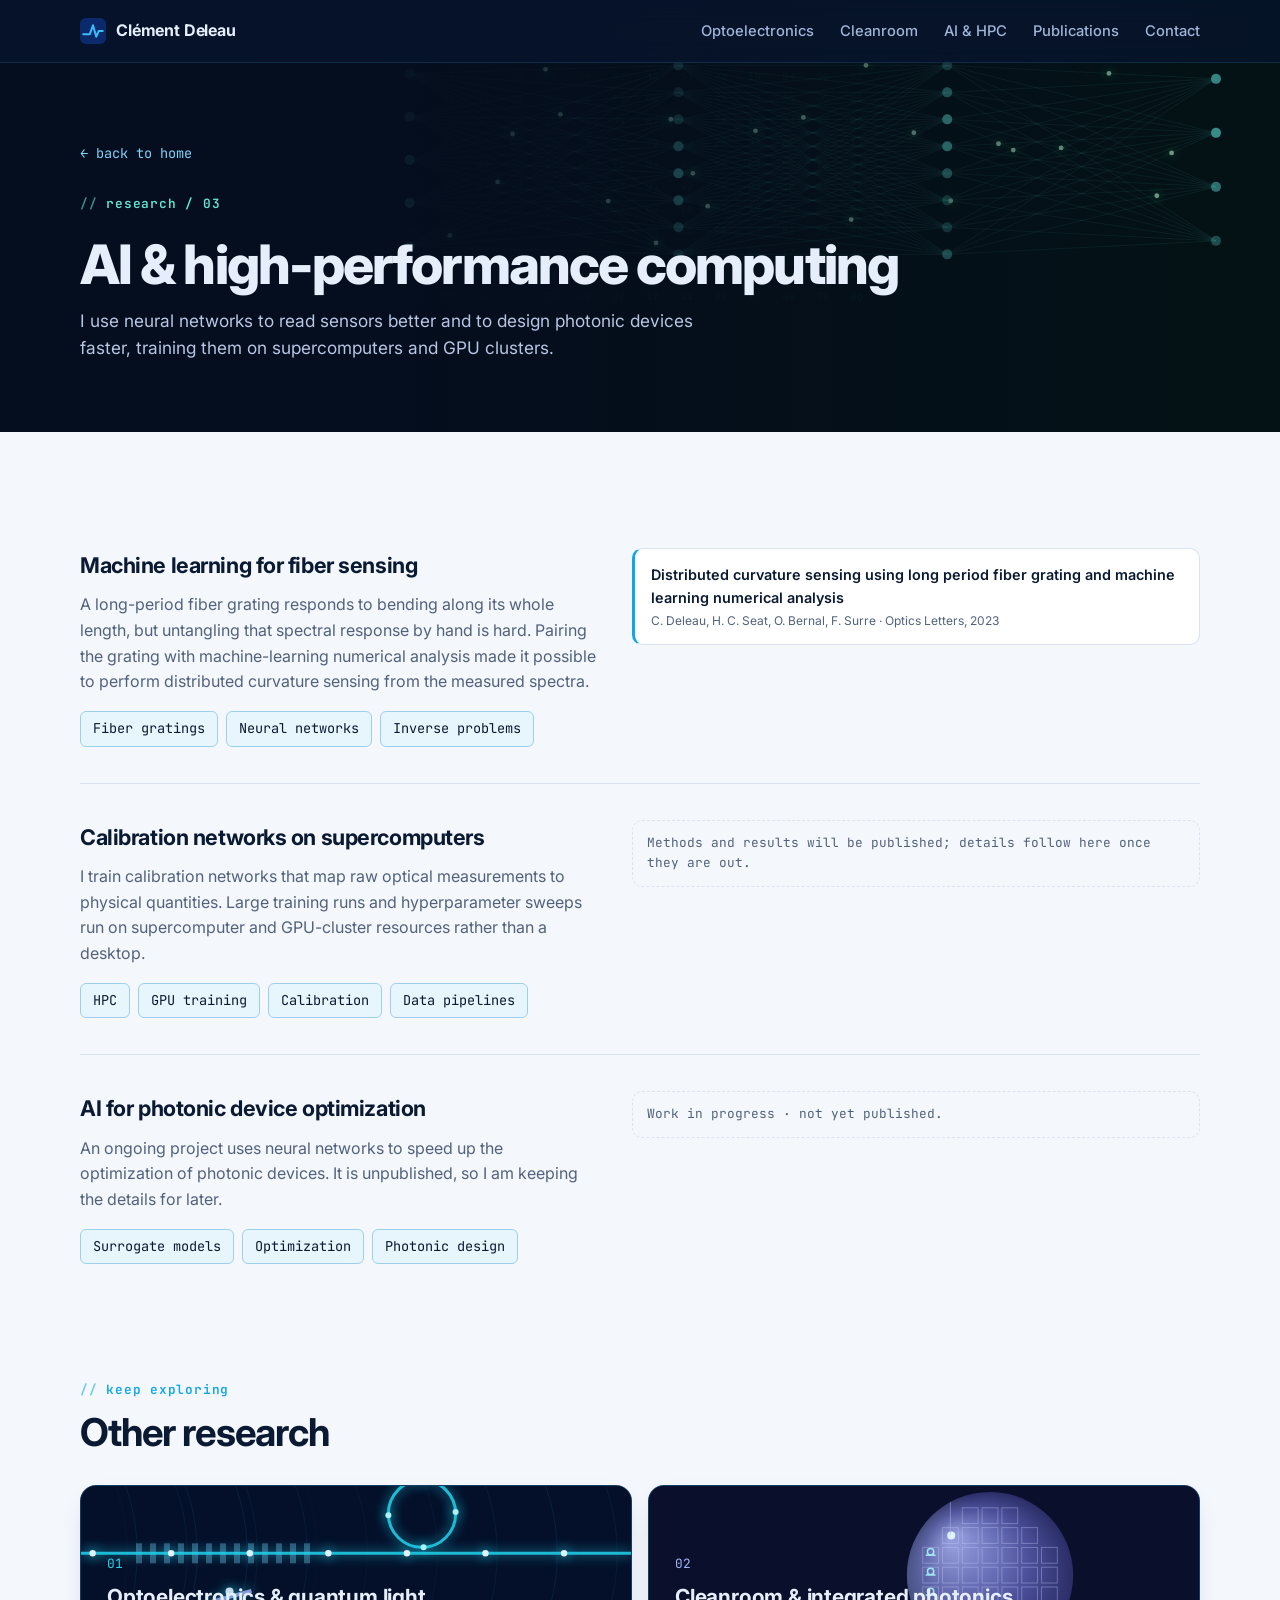
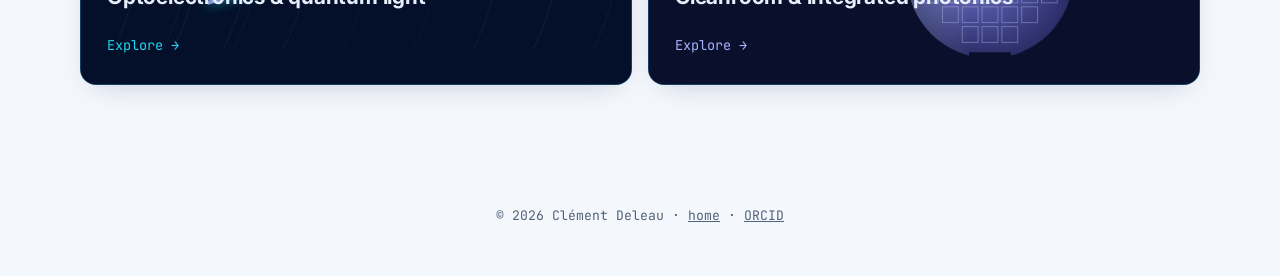
==== ai.html @ 582c146c "Add AI voxel scene, orbit controls, research pages and favorite photo - Two three.js voxel scenes (l" ====
<!doctype html>
<html lang="en">
<head>
  <meta charset="utf-8">
  <meta name="viewport" content="width=device-width, initial-scale=1">
  <title>AI & high-performance computing · Clément Deleau</title>
  <meta name="description" content="Neural networks trained on supercomputers for sensor calibration and photonic device optimization.">
  <meta property="og:image" content="https://clementdeleau.github.io/webpage/img/og.jpg">
  <link rel="preconnect" href="https://fonts.googleapis.com">
  <link rel="preconnect" href="https://fonts.gstatic.com" crossorigin>
  <link href="https://fonts.googleapis.com/css2?family=Inter:wght@400;500;600;700;800&family=JetBrains+Mono:wght@400;600&display=swap" rel="stylesheet">
  <link rel="icon" href="data:image/svg+xml,%3Csvg xmlns='http://www.w3.org/2000/svg' viewBox='0 0 64 64'%3E%3Crect width='64' height='64' rx='14' fill='%230b1f44'/%3E%3Cpath d='M8 40 L24 40 L32 18 L40 46 L46 32 L56 32' stroke='%2338bdf8' stroke-width='5' fill='none' stroke-linecap='round' stroke-linejoin='round'/%3E%3C/svg%3E">
  <link rel="stylesheet" href="style.css">
</head>
<body style="--c1:#22c55e;--c2:#5eead4">
  <nav>
    <div class="wrap">
      <a class="logo" href="index.html">
        <svg width="26" height="26" viewBox="0 0 64 64"><rect width="64" height="64" rx="14" fill="#0b2a6b"/><path d="M8 40 L24 40 L32 18 L40 46 L46 32 L56 32" stroke="#38bdf8" stroke-width="5" fill="none" stroke-linecap="round" stroke-linejoin="round"/></svg>
        Clément Deleau
      </a>
      <ul>
        <li><a href="optoelectronics.html" data-warp>Optoelectronics</a></li>
        <li><a href="cleanroom.html" data-warp>Cleanroom</a></li>
        <li><a href="ai.html" data-warp>AI &amp; HPC</a></li>
        <li><a href="index.html#publications">Publications</a></li>
        <li><a href="index.html#contact">Contact</a></li>
      </ul>
    </div>
  </nav>

  <header class="page-hero">
    <canvas data-anim="ai" aria-hidden="true"></canvas>
    <div class="wrap">
      <a class="back" href="index.html#research" data-warp>← back to home</a>
      <div class="kicker" style="margin-top:28px;color:#5eead4">research / 03</div>
      <h1>AI &amp; high-performance computing</h1>
      <p class="lead">I use neural networks to read sensors better and to design photonic devices faster, training them on supercomputers and GPU clusters.</p>
    </div>
  </header>

  <main>
    <section>
      <div class="wrap">
        <div class="topic reveal">
          <div><h3>Machine learning for fiber sensing</h3><p>A long-period fiber grating responds to bending along its whole length, but untangling that spectral response by hand is hard. Pairing the grating with machine-learning numerical analysis made it possible to perform distributed curvature sensing from the measured spectra.</p><div class="tag-row"><span class="tag">Fiber gratings</span><span class="tag">Neural networks</span><span class="tag">Inverse problems</span></div></div>
          <div><ul class="cite"><li><a href="https://doi.org/10.1364/OL.499042">Distributed curvature sensing using long period fiber grating and machine learning numerical analysis</a><small>C. Deleau, H. C. Seat, O. Bernal, F. Surre · Optics Letters, 2023</small></li></ul></div>
        </div>
        <div class="topic reveal">
          <div><h3>Calibration networks on supercomputers</h3><p>I train calibration networks that map raw optical measurements to physical quantities. Large training runs and hyperparameter sweeps run on supercomputer and GPU-cluster resources rather than a desktop.</p><div class="tag-row"><span class="tag">HPC</span><span class="tag">GPU training</span><span class="tag">Calibration</span><span class="tag">Data pipelines</span></div></div>
          <div><p class="note">Methods and results will be published; details follow here once they are out.</p></div>
        </div>
        <div class="topic reveal">
          <div><h3>AI for photonic device optimization</h3><p>An ongoing project uses neural networks to speed up the optimization of photonic devices. It is unpublished, so I am keeping the details for later.</p><div class="tag-row"><span class="tag">Surrogate models</span><span class="tag">Optimization</span><span class="tag">Photonic design</span></div></div>
          <div><p class="note">Work in progress · not yet published.</p></div>
        </div>
      </div>
    </section>
    <section style="padding-top:0">
      <div class="wrap">
        <div class="kicker">keep exploring</div>
        <h2>Other research</h2>
        <div class="next-pages">
          <a class="dive reveal" href="optoelectronics.html" data-warp style="--c1:#0ea5e9;--c2:#22d3ee">
            <canvas data-anim="optics" aria-hidden="true"></canvas>
            <div class="dive-body"><span class="dive-n">01</span><h3>Optoelectronics &amp; quantum light</h3><span class="dive-go">Explore →</span></div>
          </a>
          <a class="dive reveal" href="cleanroom.html" data-warp style="--c1:#6366f1;--c2:#a5b4fc">
            <canvas data-anim="fab" aria-hidden="true"></canvas>
            <div class="dive-body"><span class="dive-n">02</span><h3>Cleanroom &amp; integrated photonics</h3><span class="dive-go">Explore →</span></div>
          </a>
        </div>
      </div>
    </section>
  </main>

  <footer>© <span id="year"></span> Clément Deleau · <a href="index.html">home</a> · <a href="https://orcid.org/0000-0001-6063-9453">ORCID</a></footer>
  <script src="site.js"></script>
  <script src="anim.js"></script>
</body>
</html>
---- style.css ----
:root {
  --bg: #f4f7fc;
  --surface: #ffffff;
  --text: #0b1a33;
  --muted: #52627d;
  --line: #dbe3f0;
  --accent: #1d4ed8;
  --accent-2: #0ea5e9;
  --accent-3: #22d3ee;
  --navy: #071530;
  --radius: 14px;
  --shadow: 0 10px 30px -14px rgba(11, 35, 80, .25);
  --mono: "JetBrains Mono", ui-monospace, monospace;
}
@media (prefers-color-scheme: dark) {
  :root {
    --bg: #050d1f;
    --surface: #0b1730;
    --text: #e6eefc;
    --muted: #93a5c4;
    --line: #1a2b4d;
    --accent: #3b82f6;
    --shadow: 0 10px 30px -12px rgba(0, 0, 0, .7);
  }
}
* { box-sizing: border-box; margin: 0; padding: 0; }
html { scroll-behavior: smooth; }
body {
  font-family: "Inter", system-ui, -apple-system, sans-serif;
  background: var(--bg);
  color: var(--text);
  line-height: 1.6;
  overflow-x: hidden;
}
a { color: inherit; }
.wrap { max-width: 1160px; margin: 0 auto; padding: 0 20px; }
.mono { font-family: var(--mono); }

/* Nav */
nav {
  position: fixed; inset: 0 0 auto 0; z-index: 20;
  backdrop-filter: blur(12px);
  background: rgba(7, 21, 48, .72);
  border-bottom: 1px solid rgba(56, 189, 248, .15);
  color: #e6eefc;
}
nav .wrap { display: flex; align-items: center; justify-content: space-between; height: 62px; }
.logo { font-weight: 700; text-decoration: none; letter-spacing: -.01em; display: flex; align-items: center; gap: 10px; }
.logo svg { flex: none; }
nav ul { display: flex; gap: 26px; list-style: none; }
nav ul a { text-decoration: none; color: #9fb4d8; font-weight: 500; font-size: .92rem; }
nav ul a:hover { color: #fff; }
@media (max-width: 760px) { nav ul { display: none; } }

/* Hero: dark blueprint */
.hero {
  position: relative; padding: 130px 0 90px; color: #e6eefc; overflow: hidden;
  background:
    radial-gradient(60% 70% at 85% 30%, rgba(14,165,233,.22), transparent 70%),
    radial-gradient(50% 60% at 10% 10%, rgba(29,78,216,.35), transparent 70%),
    linear-gradient(180deg, #071530, #0a1d40);
}
.hero::before {
  content: ""; position: absolute; inset: 0; pointer-events: none;
  background-image:
    linear-gradient(rgba(56,189,248,.08) 1px, transparent 1px),
    linear-gradient(90deg, rgba(56,189,248,.08) 1px, transparent 1px),
    linear-gradient(rgba(56,189,248,.04) 1px, transparent 1px),
    linear-gradient(90deg, rgba(56,189,248,.04) 1px, transparent 1px);
  background-size: 80px 80px, 80px 80px, 16px 16px, 16px 16px;
  mask-image: linear-gradient(180deg, #000 60%, transparent);
}
#waves { position: absolute; inset: 0; width: 100%; height: 100%; pointer-events: none; opacity: .55; }
.hero-grid { position: relative; display: grid; grid-template-columns: 1fr 1.12fr; gap: 52px; align-items: center; }
@media (max-width: 940px) { .hero-grid { grid-template-columns: 1fr; } }
.eyebrow {
  display: inline-flex; align-items: center; gap: 10px;
  padding: 6px 14px; border-radius: 6px;
  background: rgba(56,189,248,.08); border: 1px solid rgba(56,189,248,.3);
  font-family: var(--mono); font-size: .78rem; color: #7dd3fc; letter-spacing: .02em;
}
.dot { width: 8px; height: 8px; border-radius: 50%; background: #22d3ee; box-shadow: 0 0 10px #22d3ee; flex: none; }
h1 { font-size: clamp(2.5rem, 5.6vw, 4rem); line-height: 1.04; letter-spacing: -.035em; margin: 22px 0 14px; font-weight: 800; }
.grad {
  background: linear-gradient(90deg, #60a5fa, #38bdf8 45%, #22d3ee);
  -webkit-background-clip: text; background-clip: text; color: transparent;
}
.role { font-family: var(--mono); color: #7dd3fc; font-size: .95rem; margin-bottom: 18px; min-height: 1.5em; }
.role .cursor { display: inline-block; width: .55em; height: 1.1em; background: #22d3ee; vertical-align: -2px; margin-left: 2px; animation: blink 1s steps(1) infinite; }
.lead { font-size: 1.08rem; color: #b6c6e3; max-width: 34em; }
.cta { display: flex; gap: 12px; margin-top: 28px; flex-wrap: wrap; }
.btn {
  display: inline-flex; align-items: center; gap: 8px;
  padding: 12px 22px; border-radius: 10px; font-weight: 600; text-decoration: none;
  transition: transform .15s, box-shadow .15s, background .15s;
}
.btn:hover { transform: translateY(-2px); }
.btn-primary { background: linear-gradient(135deg, #2563eb, #0ea5e9); color: #fff; box-shadow: 0 8px 26px -8px #0ea5e9; }
.btn-ghost { border: 1px solid rgba(147,197,253,.35); color: #dbeafe; background: rgba(255,255,255,.03); }
.btn-ghost:hover { background: rgba(255,255,255,.08); }
.ids { display: flex; gap: 20px; margin-top: 24px; flex-wrap: wrap; font-size: .85rem; color: #9fb4d8; font-family: var(--mono); }
.ids a { text-decoration: none; display: inline-flex; align-items: center; gap: 7px; }
.ids a:hover { color: #fff; }
.orcid-badge { width: 16px; height: 16px; border-radius: 50%; background: #a6ce39; color: #fff; font-size: 8px; font-weight: 800; display: grid; place-items: center; font-family: Inter, sans-serif; }

/* Stage: voxel scene + photo slideshow */
.stage {
  position: relative; width: 100%; aspect-ratio: 4 / 3; border-radius: 18px; padding: 1px;
  background: linear-gradient(135deg, rgba(56,189,248,.8), rgba(29,78,216,.3) 40%, rgba(34,211,238,.8));
  box-shadow: 0 30px 80px -30px rgba(14,165,233,.55);
}
.stage-inner {
  position: relative; width: 100%; height: 100%; border-radius: 17px; overflow: hidden;
  background: radial-gradient(120% 90% at 50% 0%, #10275a 0%, #050d1f 75%);
}
.corner { position: absolute; width: 18px; height: 18px; border-color: #38bdf8; border-style: solid; z-index: 4; opacity: .9; pointer-events: none; }
.c1 { top: 10px; left: 10px; border-width: 2px 0 0 2px; } .c2 { top: 10px; right: 10px; border-width: 2px 2px 0 0; }
.c3 { bottom: 10px; left: 10px; border-width: 0 0 2px 2px; } .c4 { bottom: 10px; right: 10px; border-width: 0 2px 2px 0; }
.slide { position: absolute; inset: 0; opacity: 0; transition: opacity .9s ease; pointer-events: none; }
.slide.active { pointer-events: auto; }
.slide.active { opacity: 1; z-index: 1; }
.slide.entering { animation: iris 1.1s cubic-bezier(.6,0,.2,1) both; z-index: 2; opacity: 1; }
@keyframes iris { from { clip-path: circle(0% at 50% 50%); filter: brightness(2.2) saturate(1.4); } to { clip-path: circle(75% at 50% 50%); filter: none; } }
#scene { position: absolute; inset: 0; width: 100%; height: 100%; display: block; }
.photo img {
  width: 100%; height: 100%; object-fit: cover; display: block;
  transform: scale(1.12); transition: transform 7s ease-out;
}
.photo.active img { transform: scale(1) translate(0, 0); }
.photo::after {
  content: ""; position: absolute; inset: 0; pointer-events: none;
  background: linear-gradient(180deg, transparent 55%, rgba(5,13,31,.75)), linear-gradient(135deg, rgba(29,78,216,.18), transparent 60%);
}
.scan {
  position: absolute; left: 0; right: 0; height: 30%; z-index: 3; pointer-events: none; opacity: 0;
  background: linear-gradient(180deg, transparent, rgba(56,189,248,.35) 85%, rgba(186,230,253,.9) 100%);
  mix-blend-mode: screen;
}
.scan.go { animation: scan 1.1s ease-out; }
@keyframes scan { 0% { top: -30%; opacity: 1; } 100% { top: 100%; opacity: 0; } }
.fallback { position: absolute; inset: 0; display: grid; place-items: center; font-size: 5rem; font-weight: 800; }
.stage.ready .fallback { display: none; }
.hud {
  position: absolute; left: 14px; right: 14px; bottom: 14px; z-index: 5;
  display: flex; align-items: center; justify-content: space-between; gap: 12px;
}
.label {
  display: inline-flex; align-items: center; gap: 8px; padding: 5px 11px; border-radius: 6px;
  background: rgba(5,13,31,.6); border: 1px solid rgba(56,189,248,.35); color: #e0f2fe;
  font-family: var(--mono); font-size: .72rem; letter-spacing: .03em; backdrop-filter: blur(6px);
  max-width: 75%;
}
.label i { width: 7px; height: 7px; border-radius: 50%; background: #22d3ee; box-shadow: 0 0 8px #22d3ee; animation: blink 1.4s infinite; flex: none; }
.dots { display: flex; gap: 6px; }
.dots button {
  width: 22px; height: 4px; border: 0; border-radius: 2px; background: rgba(186,230,253,.35); cursor: pointer; padding: 0;
}
.dots button.on { background: #22d3ee; box-shadow: 0 0 8px #22d3ee; }
@keyframes blink { 50% { opacity: .2; } }
.caption { margin-top: 12px; text-align: center; color: #9fb4d8; font-size: .82rem; font-family: var(--mono); }

/* Sections */
section { padding: 80px 0; }
.kicker { color: var(--accent-2); font-family: var(--mono); font-weight: 600; font-size: .8rem; letter-spacing: .06em; }
.kicker::before { content: "// "; opacity: .6; }
h2 { font-size: clamp(1.8rem, 4vw, 2.4rem); line-height: 1.2; letter-spacing: -.03em; margin: 8px 0 30px; }
.card {
  background: var(--surface); border: 1px solid var(--line); border-radius: var(--radius);
  padding: 28px; box-shadow: var(--shadow);
}
.about-grid { display: grid; grid-template-columns: 2fr 1fr; gap: 24px; }
@media (max-width: 820px) { .about-grid { grid-template-columns: 1fr; } }
.about-grid p + p { margin-top: 14px; }
.stats { display: grid; gap: 18px; align-content: start; }
.stat { border-left: 3px solid var(--accent-2); padding-left: 14px; }
.stat strong { display: block; font-size: 1.9rem; letter-spacing: -.03em; line-height: 1.2; color: var(--accent); font-family: var(--mono); }
.stat span { color: var(--muted); font-size: .88rem; }

/* Research */
.grid { display: grid; grid-template-columns: repeat(auto-fit, minmax(250px, 1fr)); gap: 18px; }
.project { position: relative; overflow: hidden; transition: transform .2s, border-color .2s; }
.project:hover { transform: translateY(-4px); border-color: color-mix(in srgb, var(--accent-2) 60%, var(--line)); }
.project::after {
  content: ""; position: absolute; left: 0; top: 0; height: 3px; width: 100%;
  background: linear-gradient(90deg, var(--accent), var(--accent-3)); transform: scaleX(0); transform-origin: left; transition: transform .4s;
}
.project:hover::after { transform: scaleX(1); }
.icon {
  width: 46px; height: 46px; border-radius: 10px; display: grid; place-items: center; margin-bottom: 16px;
  background: linear-gradient(135deg, var(--accent), var(--accent-2)); color: #fff;
}
.project h3 { margin-bottom: 6px; font-size: 1.08rem; }
.project p { color: var(--muted); font-size: .95rem; }
.where { display: inline-block; margin-top: 12px; font-size: .74rem; font-family: var(--mono); color: var(--accent-2); }

/* Timeline */
.cols { display: grid; grid-template-columns: 1.4fr 1fr; gap: 32px; }
@media (max-width: 940px) { .cols { grid-template-columns: 1fr; } }
h3.sub { font-size: .8rem; margin-bottom: 16px; color: var(--muted); font-weight: 600; font-family: var(--mono); text-transform: uppercase; letter-spacing: .08em; }
.timeline { position: relative; padding-left: 28px; }
.timeline::before {
  content: ""; position: absolute; left: 7px; top: 6px; bottom: 6px; width: 2px;
  background: linear-gradient(var(--accent), var(--accent-3), transparent);
}
.item { position: relative; margin-bottom: 16px; padding: 20px 24px; }
.item::before {
  content: ""; position: absolute; left: -28px; top: 24px; width: 16px; height: 16px; border-radius: 4px;
  background: var(--surface); border: 3px solid var(--accent-2); transform: rotate(45deg);
}
.item-head { display: flex; justify-content: space-between; gap: 12px; flex-wrap: wrap; }
.item h4 { font-size: 1.02rem; }
.when { color: var(--muted); font-size: .8rem; font-family: var(--mono); white-space: nowrap; }
.org { color: var(--accent); font-weight: 600; font-size: .92rem; }
.item p { color: var(--muted); margin-top: 6px; font-size: .93rem; }
.mini { list-style: none; display: grid; gap: 14px; }
.mini li { display: grid; grid-template-columns: 70px 1fr; gap: 12px; font-size: .93rem; }
.mini .y { color: var(--accent-2); font-family: var(--mono); font-size: .82rem; padding-top: 2px; }
.mini small { display: block; color: var(--muted); }

/* Awards */
.awards { display: grid; grid-template-columns: repeat(auto-fit, minmax(210px, 1fr)); gap: 16px; }
.award { padding: 22px; }
.award .yr { font-family: var(--mono); color: var(--accent-2); font-size: .8rem; }
.award strong { display: block; line-height: 1.35; margin: 6px 0 4px; }
.award span { color: var(--muted); font-size: .86rem; }

/* Publications */
.filters { display: flex; gap: 8px; flex-wrap: wrap; margin-bottom: 20px; }
.filters button {
  font: 600 .8rem var(--mono); padding: 8px 14px; border-radius: 8px; cursor: pointer;
  border: 1px solid var(--line); background: var(--surface); color: var(--muted);
}
.filters button.on { background: var(--accent); border-color: var(--accent); color: #fff; }
.pubs { list-style: none; display: grid; gap: 12px; }
.pub { display: grid; grid-template-columns: 62px 1fr auto; gap: 16px; align-items: start; padding: 18px 22px; }
.pub .yr {
  font: 600 .9rem var(--mono); text-align: center; padding: 6px 0; border-radius: 8px;
  background: color-mix(in srgb, var(--accent) 12%, var(--surface)); color: var(--accent);
}
.pub h4 { font-size: .98rem; line-height: 1.4; }
.pub h4 a { text-decoration: none; }
.pub h4 a:hover { color: var(--accent-2); }
.pub .authors { color: var(--muted); font-size: .86rem; margin-top: 4px; }
.pub .venue { font-size: .86rem; margin-top: 2px; font-style: italic; }
.pub .type { font: .7rem var(--mono); color: var(--muted); border: 1px solid var(--line); border-radius: 6px; padding: 3px 8px; white-space: nowrap; }
@media (max-width: 640px) { .pub { grid-template-columns: 52px 1fr; } .pub .type { display: none; } }
.more { margin-top: 18px; color: var(--muted); font-size: .93rem; }
.more a { color: var(--accent-2); font-weight: 600; }

/* Skills */
.tags { display: flex; flex-wrap: wrap; gap: 8px; }
.tag {
  padding: 6px 12px; border-radius: 6px; font-size: .85rem; font-family: var(--mono);
  background: color-mix(in srgb, var(--accent-2) 10%, var(--surface));
  border: 1px solid color-mix(in srgb, var(--accent-2) 30%, var(--line));
}

/* Contact */
.contact {
  text-align: center; padding: 60px 28px; border-radius: 20px; color: #fff;
  background: radial-gradient(70% 90% at 80% 10%, rgba(34,211,238,.35), transparent 60%), linear-gradient(135deg, #0b2a6b, #071530);
  position: relative; overflow: hidden; border: 1px solid rgba(56,189,248,.3);
}
.contact::after {
  content: ""; position: absolute; inset: 0; pointer-events: none;
  background-image: linear-gradient(rgba(56,189,248,.1) 1px, transparent 1px), linear-gradient(90deg, rgba(56,189,248,.1) 1px, transparent 1px);
  background-size: 32px 32px;
}
.contact h2 { margin-bottom: 12px; }
.contact p { color: #b6c6e3; max-width: 34em; margin: 0 auto 28px; }
.contact .btn { background: #fff; color: #0b2a6b; position: relative; z-index: 1; font-family: var(--mono); }
.socials { display: flex; justify-content: center; gap: 10px; margin-top: 24px; position: relative; z-index: 1; flex-wrap: wrap; }
.socials a {
  height: 40px; padding: 0 14px; border-radius: 8px; display: inline-flex; align-items: center;
  background: rgba(255,255,255,.07); border: 1px solid rgba(147,197,253,.3); text-decoration: none; font-weight: 600; font-size: .85rem;
}
.socials a:hover { background: rgba(255,255,255,.15); }
footer { text-align: center; color: var(--muted); padding: 40px 0 50px; font-size: .82rem; font-family: var(--mono); }

/* Reveal on scroll */
.reveal { opacity: 0; transform: translateY(18px); transition: opacity .6s ease, transform .6s ease; }
.reveal.in { opacity: 1; transform: none; }
@media (prefers-reduced-motion: reduce) {
  .label i, .role .cursor { animation: none; }
  .reveal { opacity: 1; transform: none; transition: none; }
}

/* About photo */
.about-photo { margin: 0 0 4px; border-radius: 12px; overflow: hidden; aspect-ratio: 4 / 3; position: relative; }
.about-photo img { width: 100%; height: 100%; object-fit: cover; object-position: 50% 45%; display: block; }
.about-photo::after { content: ""; position: absolute; inset: 0; box-shadow: inset 0 0 0 1px rgba(56,189,248,.35); border-radius: 12px; }

/* Research deep-dive cards */
.deep { display: grid; grid-template-columns: repeat(3, 1fr); gap: 18px; }
@media (max-width: 940px) { .deep { grid-template-columns: 1fr; } }
.dive {
  position: relative; display: flex; flex-direction: column; justify-content: flex-end; min-height: 380px;
  border-radius: 16px; overflow: hidden; text-decoration: none; color: #e6eefc; isolation: isolate;
  background: #071530; border: 1px solid rgba(56,189,248,.25); box-shadow: var(--shadow);
  transition: transform .3s, box-shadow .3s, border-color .3s;
}
.dive canvas { position: absolute; inset: 0; width: 100%; height: 100%; z-index: -1; }
.dive::before { content: ""; position: absolute; inset: 0; z-index: -1; background: linear-gradient(180deg, transparent 25%, rgba(5,13,31,.92) 72%); }
.dive:hover { transform: translateY(-6px); border-color: var(--c2); box-shadow: 0 24px 60px -24px var(--c1); }
.dive-body { padding: 26px; }
.dive-n { font-family: var(--mono); color: var(--c2); font-size: .8rem; }
.dive h3 { font-size: 1.3rem; margin: 4px 0 8px; letter-spacing: -.01em; }
.dive p { color: #b6c6e3; font-size: .93rem; }
.dive-go { display: inline-block; margin-top: 14px; font-family: var(--mono); font-size: .85rem; color: var(--c2); transition: transform .2s; }
.dive:hover .dive-go { transform: translateX(6px); }

/* Warp transition between pages */
.warp { position: fixed; inset: 0; z-index: 100; pointer-events: none; }
.warp i {
  position: absolute; left: 0; right: 0; top: var(--y, 50%); height: 2px; transform: scaleX(0);
  background: var(--wc, #22d3ee); box-shadow: 0 0 24px 6px var(--wc, #22d3ee);
}
.warp::after {
  content: ""; position: absolute; inset: 0; background: #050d1f;
  clip-path: circle(0% at var(--x, 50%) var(--y, 50%));
}
.warp.in i { animation: beam .35s ease-out forwards; }
.warp.in::after { animation: open .45s .22s cubic-bezier(.7,0,.3,1) forwards; }
.warp.out::after { clip-path: circle(150% at 50% 50%); animation: close .8s cubic-bezier(.7,0,.3,1) forwards; }
@keyframes beam { 0% { transform: scaleX(0); } 100% { transform: scaleX(1); height: 6px; } }
@keyframes open { to { clip-path: circle(150% at var(--x, 50%) var(--y, 50%)); } }
@keyframes close { to { clip-path: circle(0% at 50% 50%); } }

/* Research sub-pages */
.page-hero { position: relative; padding: 140px 0 70px; color: #e6eefc; overflow: hidden; background: #050d1f; min-height: 420px; }
.page-hero canvas { position: absolute; inset: 0; width: 100%; height: 100%; }
.page-hero::after { content: ""; position: absolute; inset: 0; background: linear-gradient(90deg, rgba(5,13,31,.94) 30%, rgba(5,13,31,.35)); }
.page-hero .wrap { position: relative; z-index: 1; }
.page-hero h1 { font-size: clamp(2.2rem, 5vw, 3.4rem); max-width: 16em; }
.page-hero .lead { max-width: 38em; }
.back { display: inline-flex; gap: 8px; font-family: var(--mono); font-size: .85rem; color: #7dd3fc; text-decoration: none; }
.back:hover { color: #fff; }
.topic { display: grid; grid-template-columns: 1fr 1.1fr; gap: 36px; align-items: start; padding: 36px 0; border-top: 1px solid var(--line); }
.topic:first-child { border-top: 0; }
@media (max-width: 860px) { .topic { grid-template-columns: 1fr; gap: 18px; } }
.topic h3 { font-size: 1.35rem; letter-spacing: -.02em; margin-bottom: 10px; }
.topic p { color: var(--muted); }
.topic p + p { margin-top: 12px; }
.topic .tag-row { display: flex; flex-wrap: wrap; gap: 8px; margin-top: 16px; }
.cite { list-style: none; display: grid; gap: 10px; }
.cite li { padding: 14px 16px; border-radius: 10px; background: var(--surface); border: 1px solid var(--line); border-left: 3px solid var(--accent-2); font-size: .9rem; }
.cite a { text-decoration: none; font-weight: 600; }
.cite a:hover { color: var(--accent-2); }
.cite small { display: block; color: var(--muted); margin-top: 2px; }
.note { font-family: var(--mono); font-size: .8rem; color: var(--muted); padding: 12px 14px; border: 1px dashed var(--line); border-radius: 10px; }
.flow { display: grid; grid-template-columns: repeat(auto-fit, minmax(150px, 1fr)); gap: 12px; counter-reset: step; }
.flow li { list-style: none; position: relative; padding: 18px 16px 16px; border-radius: 12px; background: var(--surface); border: 1px solid var(--line); counter-increment: step; }
.flow li::before { content: counter(step, decimal-leading-zero); font-family: var(--mono); color: var(--accent-2); font-size: .8rem; }
.flow strong { display: block; margin: 4px 0 4px; }
.flow span { color: var(--muted); font-size: .86rem; }
.next-pages { display: grid; grid-template-columns: repeat(2, 1fr); gap: 16px; }
@media (max-width: 700px) { .next-pages { grid-template-columns: 1fr; } }
.next-pages .dive { min-height: 200px; }
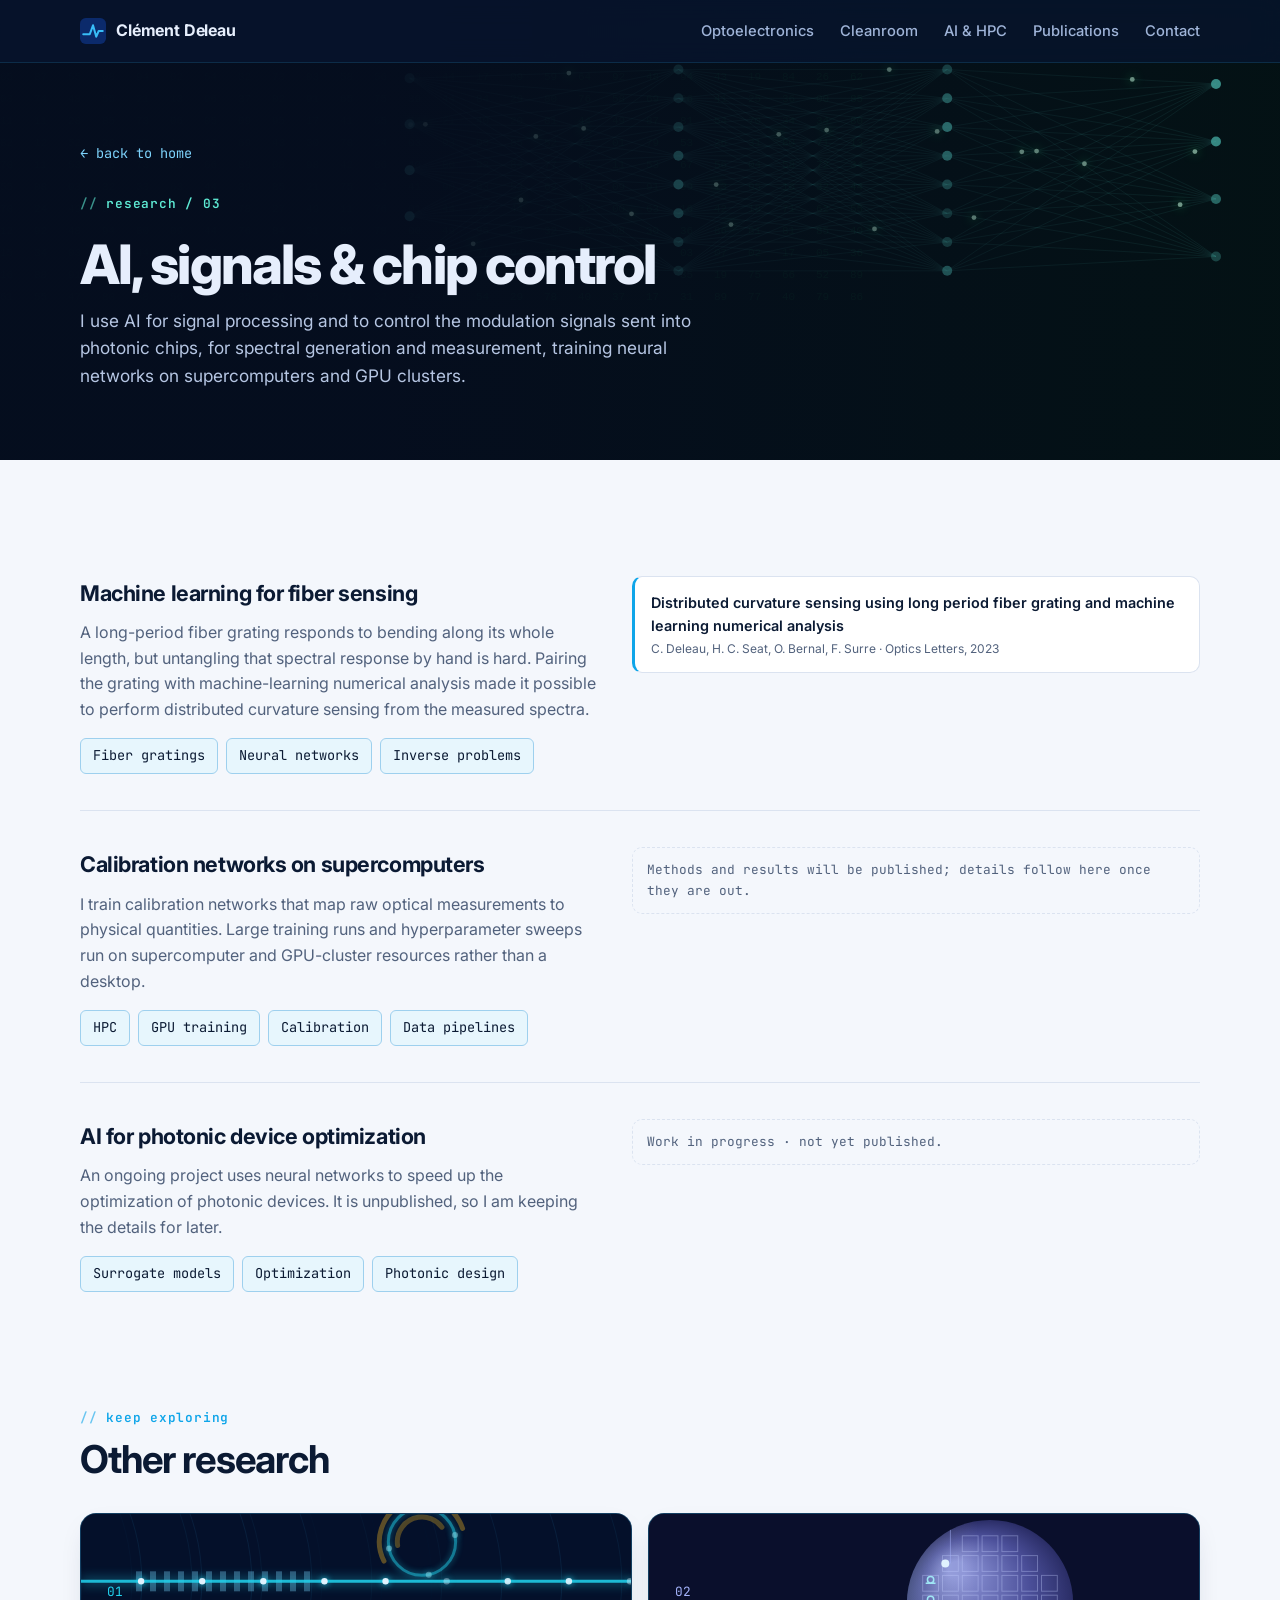
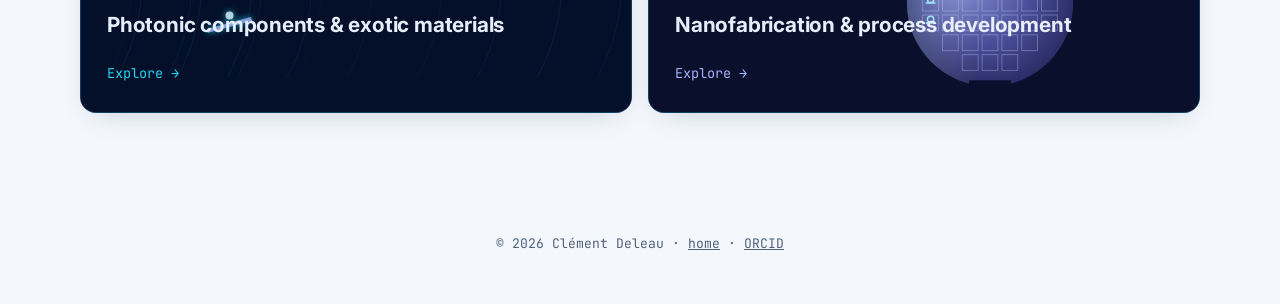
==== commit 9f8128ea: "Research cards: second visual per theme, reframed themes Each card now pairs two animations: ring mo" ====
--- a/ai.html
+++ b/ai.html
@@ -3,7 +3,7 @@
 <head>
   <meta charset="utf-8">
   <meta name="viewport" content="width=device-width, initial-scale=1">
-  <title>AI & high-performance computing · Clément Deleau</title>
+  <title>AI, signals & chip control · Clément Deleau</title>
   <meta name="description" content="Neural networks trained on supercomputers for sensor calibration and photonic device optimization.">
   <meta property="og:image" content="https://clementdeleau.github.io/webpage/img/og.jpg">
   <link rel="preconnect" href="https://fonts.googleapis.com">
@@ -34,8 +34,8 @@
     <div class="wrap">
       <a class="back" href="index.html#research" data-warp>← back to home</a>
       <div class="kicker" style="margin-top:28px;color:#5eead4">research / 03</div>
-      <h1>AI &amp; high-performance computing</h1>
-      <p class="lead">I use neural networks to read sensors better and to design photonic devices faster, training them on supercomputers and GPU clusters.</p>
+      <h1>AI, signals &amp; chip control</h1>
+      <p class="lead">I use AI for signal processing and to control the modulation signals sent into photonic chips, for spectral generation and measurement, training neural networks on supercomputers and GPU clusters.</p>
     </div>
   </header>
 
@@ -63,11 +63,11 @@
         <div class="next-pages">
           <a class="dive reveal" href="optoelectronics.html" data-warp style="--c1:#0ea5e9;--c2:#22d3ee">
             <canvas data-anim="optics" aria-hidden="true"></canvas>
-            <div class="dive-body"><span class="dive-n">01</span><h3>Optoelectronics &amp; quantum light</h3><span class="dive-go">Explore →</span></div>
+            <div class="dive-body"><span class="dive-n">01</span><h3>Photonic components &amp; exotic materials</h3><span class="dive-go">Explore →</span></div>
           </a>
           <a class="dive reveal" href="cleanroom.html" data-warp style="--c1:#6366f1;--c2:#a5b4fc">
             <canvas data-anim="fab" aria-hidden="true"></canvas>
-            <div class="dive-body"><span class="dive-n">02</span><h3>Cleanroom &amp; integrated photonics</h3><span class="dive-go">Explore →</span></div>
+            <div class="dive-body"><span class="dive-n">02</span><h3>Nanofabrication &amp; process development</h3><span class="dive-go">Explore →</span></div>
           </a>
         </div>
       </div>
--- a/style.css
+++ b/style.css
@@ -356,3 +356,57 @@
 .next-pages { display: grid; grid-template-columns: repeat(2, 1fr); gap: 16px; }
 @media (max-width: 700px) { .next-pages { grid-template-columns: 1fr; } }
 .next-pages .dive { min-height: 200px; }
+
+/* Hero scene tabs */
+.scene-tabs { display: flex; justify-content: center; gap: 6px; margin-top: 14px; flex-wrap: wrap; }
+.scene-tabs button {
+  font: 600 .78rem var(--mono); letter-spacing: .03em; color: #9fb4d8; cursor: pointer;
+  padding: 7px 14px; border-radius: 8px; border: 1px solid rgba(56,189,248,.25); background: rgba(255,255,255,.03);
+  transition: background .2s, color .2s, border-color .2s;
+}
+.scene-tabs button:hover { color: #fff; border-color: rgba(56,189,248,.6); }
+.scene-tabs button.on { color: #04122b; background: linear-gradient(135deg, #38bdf8, #22d3ee); border-color: transparent; box-shadow: 0 0 18px -4px #22d3ee; }
+.caption { margin-top: 8px; }
+
+/* About photo gallery */
+.gallery { position: relative; margin: 0 0 4px; border-radius: 12px; overflow: hidden; aspect-ratio: 4 / 5; background: #0b1730; }
+.gallery img {
+  position: absolute; inset: 0; width: 100%; height: 100%; object-fit: cover; display: block;
+  opacity: 0; transform: scale(1.1); transition: opacity 1s ease;
+}
+.gallery img.on { opacity: 1; animation: kenburns 6s ease-out forwards; }
+@keyframes kenburns { from { transform: scale(1.12) translate(1.5%, 1%); } to { transform: scale(1) translate(0, 0); } }
+.gallery::after { content: ""; position: absolute; inset: 0; box-shadow: inset 0 0 0 1px rgba(56,189,248,.35); border-radius: 12px; pointer-events: none;
+  background: linear-gradient(180deg, transparent 70%, rgba(5,13,31,.55)); }
+.gallery-dots { position: absolute; left: 0; right: 0; bottom: 10px; z-index: 2; display: flex; justify-content: center; gap: 6px; }
+.gallery-dots button { width: 18px; height: 4px; border: 0; border-radius: 2px; background: rgba(255,255,255,.45); cursor: pointer; padding: 0; }
+.gallery-dots button.on { background: #22d3ee; box-shadow: 0 0 8px #22d3ee; }
+
+/* longer typed tagline lines: reserve two lines so the layout doesn't jump */
+.role { min-height: 3em; }
+
+/* Journey map */
+.journey { display: grid; gap: 22px; padding: 22px; }
+.stop-panel { display: grid; grid-template-columns: 1.3fr 1fr; grid-template-rows: auto auto 1fr; column-gap: 32px; align-items: start; }
+.stop-panel > .stops { grid-column: 2; grid-row: 1 / span 3; margin-top: 0; border-top: 0; padding-top: 0; }
+.map-wrap { position: relative; border-radius: 12px; overflow: hidden; background: radial-gradient(ellipse at 60% 40%, #0d2350 0%, #04102a 75%); border: 1px solid rgba(56,189,248,.18); }
+.map-wrap::after { content: ""; position: absolute; inset: 0; pointer-events: none; background: repeating-linear-gradient(0deg, rgba(255,255,255,.025) 0 1px, transparent 1px 4px); }
+#map { display: block; width: 100%; cursor: pointer; }
+.stop-meta { display: flex; gap: 12px; font-family: var(--mono); font-size: .8rem; color: var(--accent-2); letter-spacing: .04em; text-transform: uppercase; }
+.stop-meta span + span::before { content: "·"; margin-right: 12px; color: var(--muted); }
+.stop-panel h3 { margin: 6px 0 6px; font-size: 1.2rem; }
+.stop-panel p { color: var(--muted); }
+.stops { list-style: none; margin-top: 16px; display: grid; gap: 4px; border-top: 1px solid var(--line); padding-top: 12px; }
+.stops button { width: 100%; text-align: left; background: none; border: 0; border-left: 2px solid var(--line); padding: 5px 10px; color: var(--muted); font: inherit; font-size: .9rem; cursor: pointer; transition: color .2s, border-color .2s, background .2s; }
+.stops button span { display: inline-block; min-width: 7.5em; font-family: var(--mono); font-size: .78rem; }
+.stops button:hover { color: var(--text); }
+.stops button.on { color: var(--text); border-left-color: var(--accent-3); background: rgba(14,165,233,.08); }
+@media (max-width: 860px) { .journey { padding: 14px; } .stop-panel { grid-template-columns: 1fr; gap: 0; } .stop-panel > .stops { grid-column: auto; grid-row: auto; margin-top: 16px; border-top: 1px solid var(--line); padding-top: 12px; } .stop-panel p { min-height: 0; } }
+
+/* Two visuals per research card */
+.dive:has(.dive-vis) { justify-content: flex-start; }
+.dive-vis { display: grid; grid-template-columns: 1fr 1fr; gap: 1px; height: 230px; background: rgba(56,189,248,.22); border-bottom: 1px solid rgba(56,189,248,.22); }
+.dive-vis figure { position: relative; margin: 0; overflow: hidden; }
+.dive-vis canvas { position: static; display: block; width: 100%; height: 100%; z-index: auto; }
+.dive-vis figcaption { position: absolute; left: 8px; top: 7px; font-family: var(--mono); font-size: .68rem; color: var(--c2); background: rgba(4,16,42,.7); padding: 1px 6px; border-radius: 4px; }
+@media (max-width: 940px) { .dive-vis { height: 210px; } }
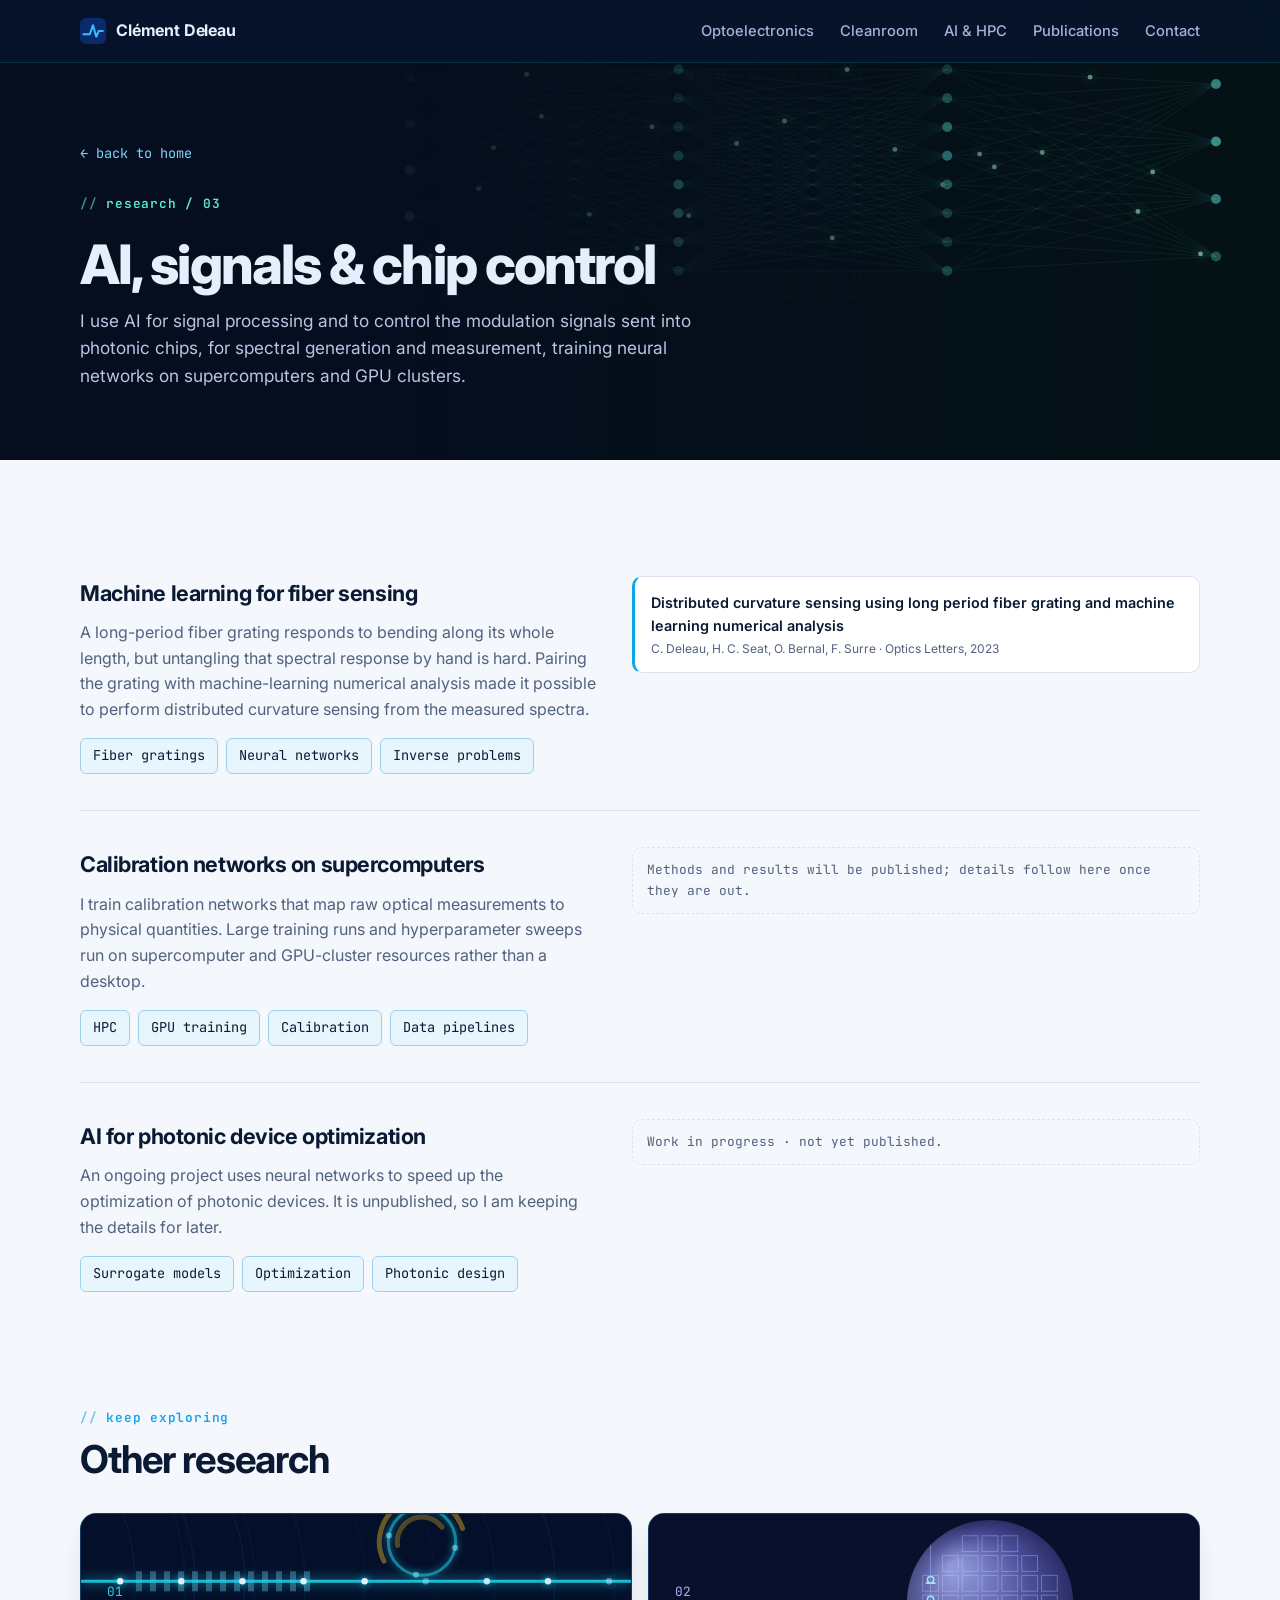
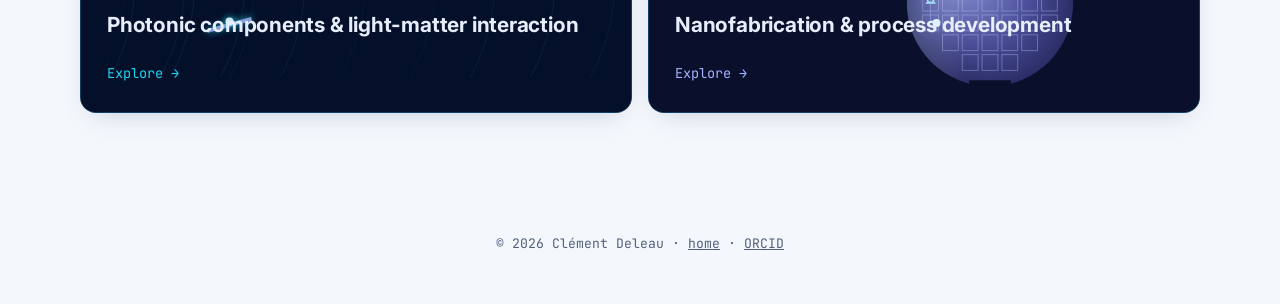
==== commit c333e8b0: "Rename research theme 01 to light-matter interaction Co-Authored-By: Claude Opus 5.5 (1M context) <n" ====
--- a/ai.html
+++ b/ai.html
@@ -63,7 +63,7 @@
         <div class="next-pages">
           <a class="dive reveal" href="optoelectronics.html" data-warp style="--c1:#0ea5e9;--c2:#22d3ee">
             <canvas data-anim="optics" aria-hidden="true"></canvas>
-            <div class="dive-body"><span class="dive-n">01</span><h3>Photonic components &amp; exotic materials</h3><span class="dive-go">Explore →</span></div>
+            <div class="dive-body"><span class="dive-n">01</span><h3>Photonic components &amp; light-matter interaction</h3><span class="dive-go">Explore →</span></div>
           </a>
           <a class="dive reveal" href="cleanroom.html" data-warp style="--c1:#6366f1;--c2:#a5b4fc">
             <canvas data-anim="fab" aria-hidden="true"></canvas>
--- a/style.css
+++ b/style.css
@@ -85,6 +85,7 @@
   background: linear-gradient(90deg, #60a5fa, #38bdf8 45%, #22d3ee);
   -webkit-background-clip: text; background-clip: text; color: transparent;
 }
+.subtitle { font-size: 1.2rem; font-weight: 600; color: #e6eefc; letter-spacing: -.01em; margin: -2px 0 8px; }
 .role { font-family: var(--mono); color: #7dd3fc; font-size: .95rem; margin-bottom: 18px; min-height: 1.5em; }
 .role .cursor { display: inline-block; width: .55em; height: 1.1em; background: #22d3ee; vertical-align: -2px; margin-left: 2px; animation: blink 1s steps(1) infinite; }
 .lead { font-size: 1.08rem; color: #b6c6e3; max-width: 34em; }
@@ -171,7 +172,10 @@
 .about-grid { display: grid; grid-template-columns: 2fr 1fr; gap: 24px; }
 @media (max-width: 820px) { .about-grid { grid-template-columns: 1fr; } }
 .about-grid p + p { margin-top: 14px; }
-.stats { display: grid; gap: 18px; align-content: start; }
+.stats { display: grid; grid-template-columns: repeat(3, 1fr); gap: 18px; margin-top: 24px; padding-top: 22px; border-top: 1px solid var(--line); }
+@media (max-width: 560px) { .stats { grid-template-columns: 1fr; } }
+.photo-card { padding: 12px; display: flex; }
+.photo-card .gallery { flex: 1; aspect-ratio: auto; min-height: 380px; margin: 0; }
 .stat { border-left: 3px solid var(--accent-2); padding-left: 14px; }
 .stat strong { display: block; font-size: 1.9rem; letter-spacing: -.03em; line-height: 1.2; color: var(--accent); font-family: var(--mono); }
 .stat span { color: var(--muted); font-size: .88rem; }
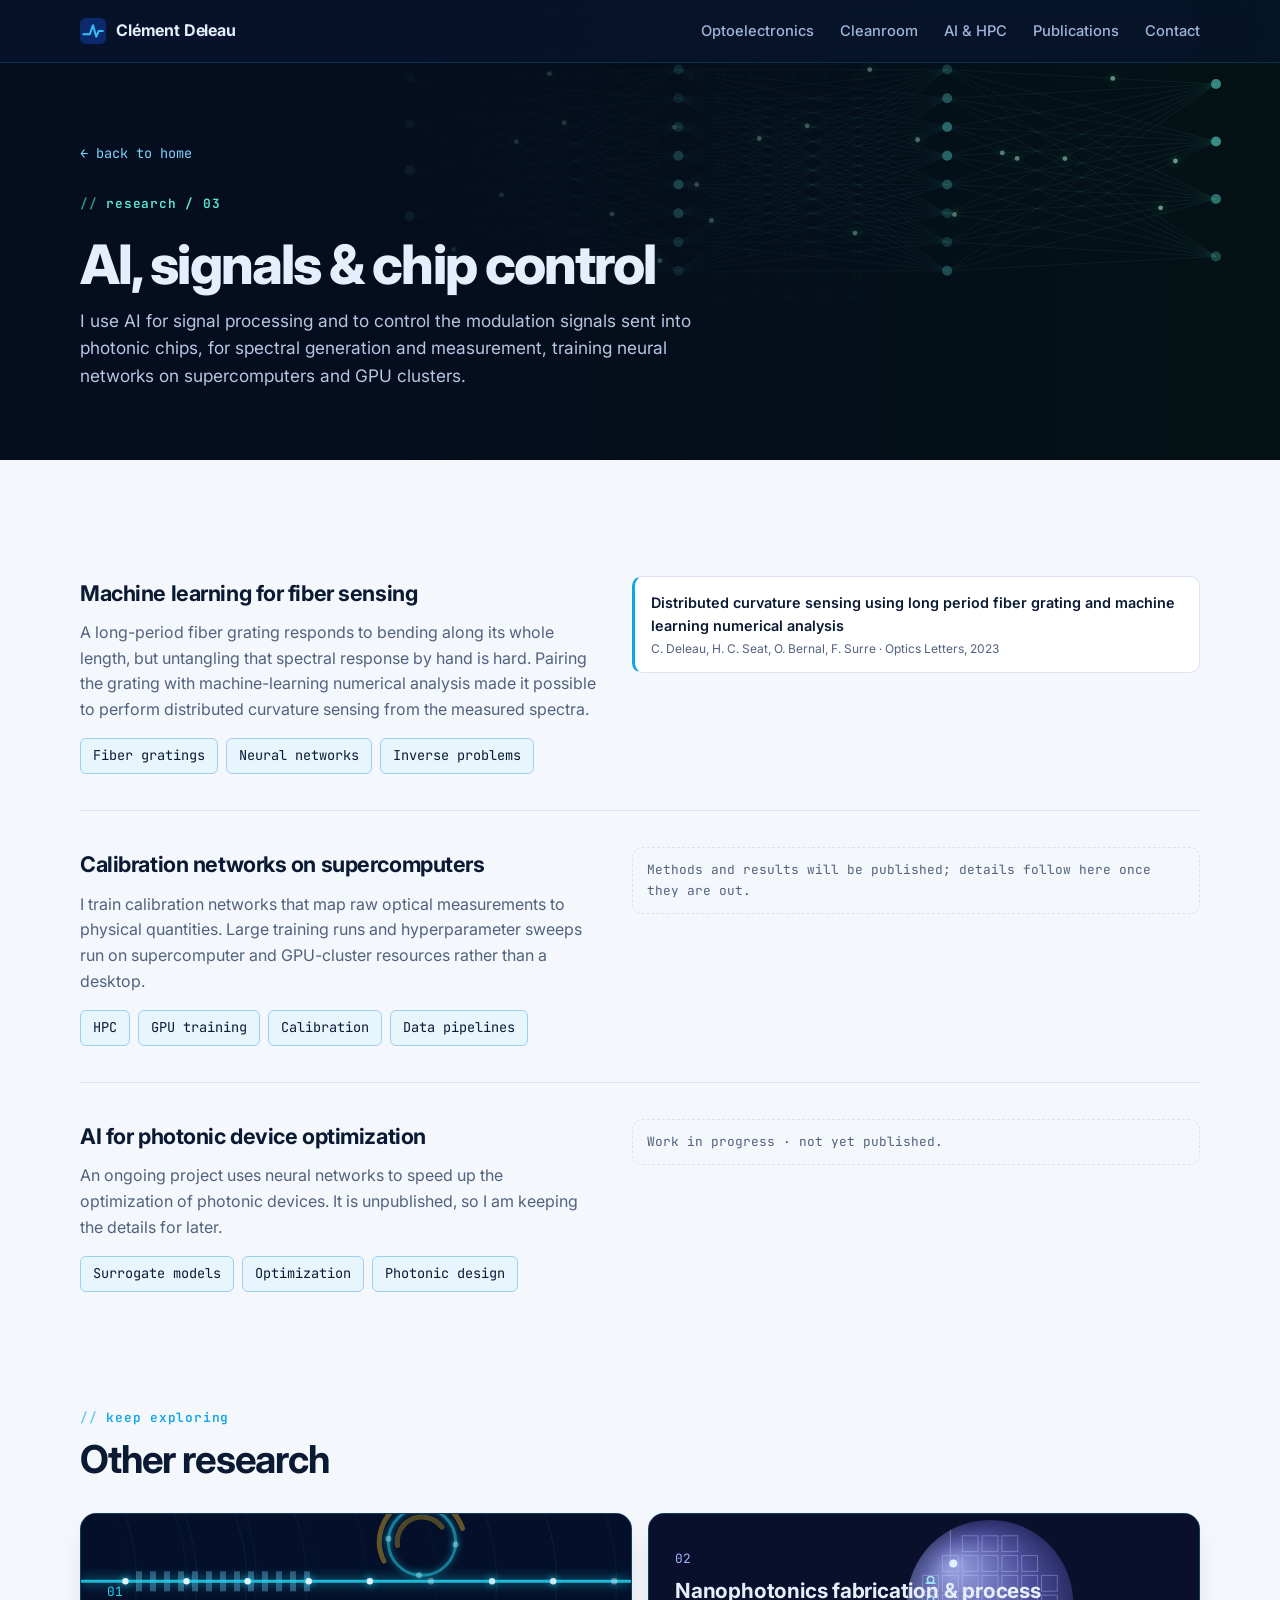
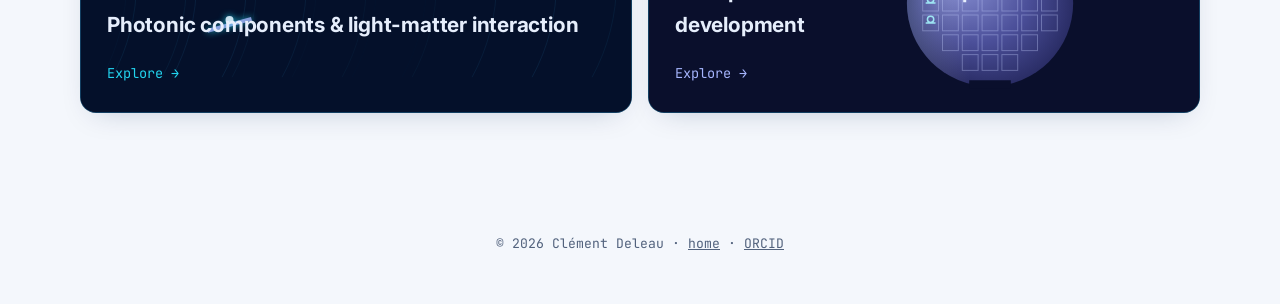
==== commit 16648370: "Rename research heading and theme 02 Co-Authored-By: Claude Opus 5.5 (1M context) <noreply@anthropic" ====
--- a/ai.html
+++ b/ai.html
@@ -67,7 +67,7 @@
           </a>
           <a class="dive reveal" href="cleanroom.html" data-warp style="--c1:#6366f1;--c2:#a5b4fc">
             <canvas data-anim="fab" aria-hidden="true"></canvas>
-            <div class="dive-body"><span class="dive-n">02</span><h3>Nanofabrication &amp; process development</h3><span class="dive-go">Explore →</span></div>
+            <div class="dive-body"><span class="dive-n">02</span><h3>Nanophotonics fabrication &amp; process development</h3><span class="dive-go">Explore →</span></div>
           </a>
         </div>
       </div>
--- a/style.css
+++ b/style.css
@@ -414,3 +414,12 @@
 .dive-vis canvas { position: static; display: block; width: 100%; height: 100%; z-index: auto; }
 .dive-vis figcaption { position: absolute; left: 8px; top: 7px; font-family: var(--mono); font-size: .68rem; color: var(--c2); background: rgba(4,16,42,.7); padding: 1px 6px; border-radius: 4px; }
 @media (max-width: 940px) { .dive-vis { height: 210px; } }
+
+/* Hero intro: key words catch a sweep of light one after another */
+.lead .kw { color: #dbe7fb; font-weight: 500; background-image: linear-gradient(100deg, #dbe7fb 0%, #dbe7fb 40%, #ffffff 48%, #67e8f9 52%, #dbe7fb 60%, #dbe7fb 100%); background-size: 300% 100%; background-position: 100% 0; -webkit-background-clip: text; background-clip: text; -webkit-text-fill-color: transparent; }
+.lead .kw.glow { animation: kw-sweep 1.3s ease-in-out; }
+@keyframes kw-sweep {
+  0% { background-position: 100% 0; filter: drop-shadow(0 0 0 rgba(34,211,238,0)); }
+  50% { filter: drop-shadow(0 0 6px rgba(34,211,238,.75)); }
+  100% { background-position: 0% 0; filter: drop-shadow(0 0 0 rgba(34,211,238,0)); }
+}
